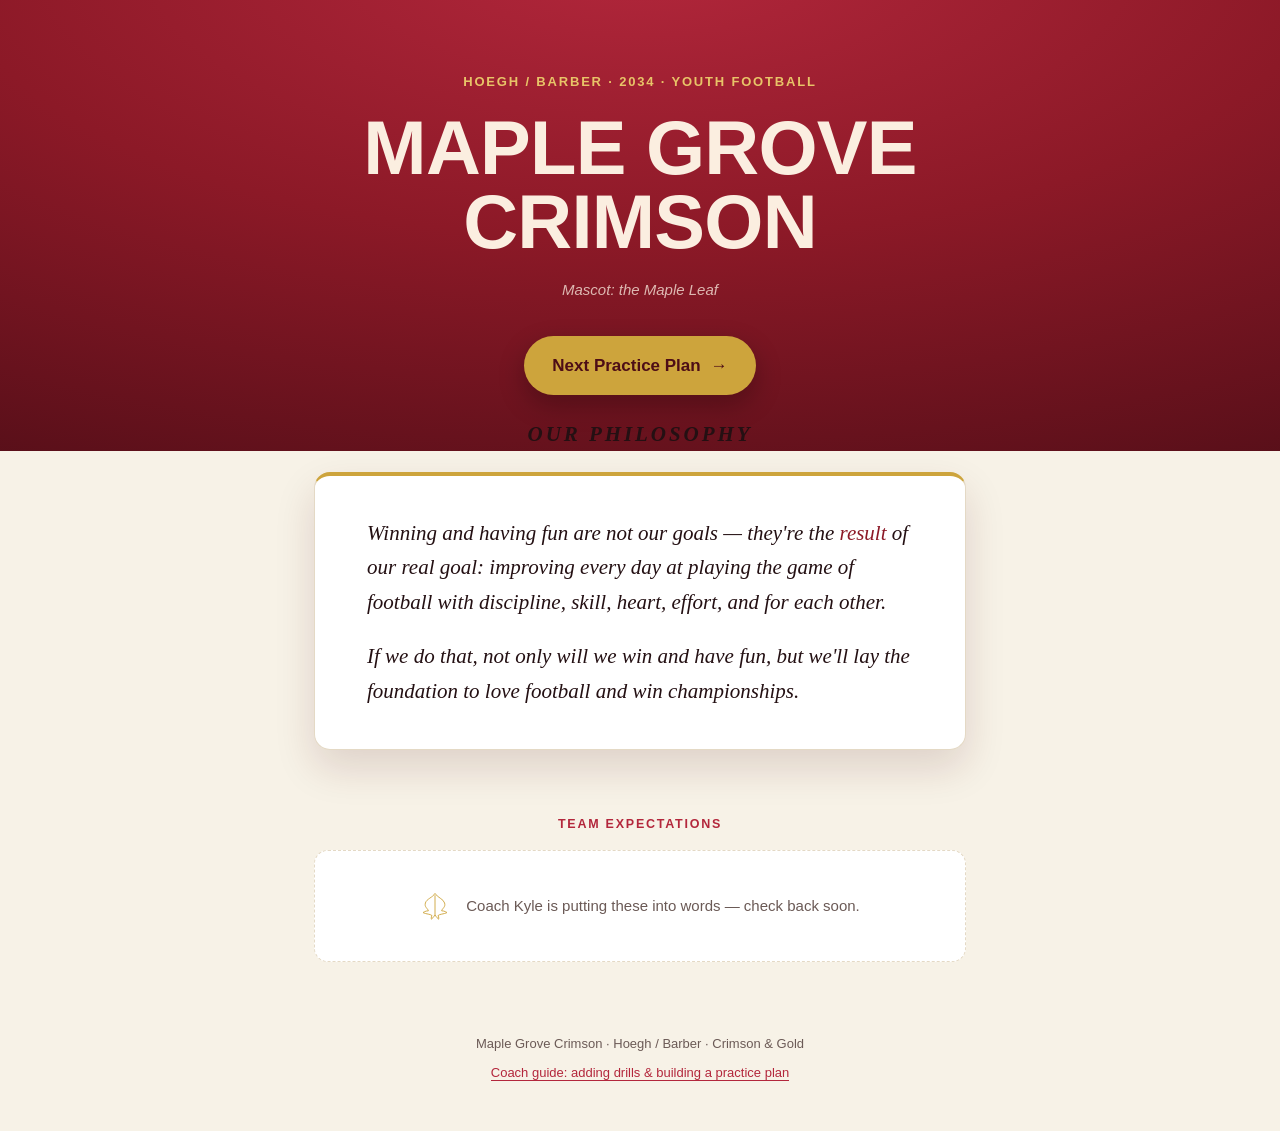
==== index.html @ bdef2f04 "Add coach guide link to footer" ====
<!doctype html>
<html lang="en">
<head>
<meta charset="utf-8" />
<meta name="viewport" content="width=device-width, initial-scale=1" />
<title>Maple Grove Crimson</title>
<link rel="manifest" href="manifest.json" />
<meta name="apple-mobile-web-app-capable" content="yes" />
<meta name="apple-mobile-web-app-title" content="MG Crimson" />
<meta name="theme-color" content="#8c1927" />
<link rel="stylesheet" href="styles.css" />
</head>
<body>

<header class="hero">
  <div class="leaf-field" aria-hidden="true">
    <svg class="drift drift-1" viewBox="0 0 100 100"><use href="#leaf" /></svg>
    <svg class="drift drift-2" viewBox="0 0 100 100"><use href="#leaf" /></svg>
    <svg class="drift drift-3" viewBox="0 0 100 100"><use href="#leaf" /></svg>
  </div>

  <svg width="0" height="0" style="position:absolute">
    <symbol id="leaf" viewBox="0 0 100 100">
      <path d="M50 8 C58 22 78 26 82 40 C86 54 74 58 72 66 C82 66 90 72 90 72 C78 78 66 76 60 82 C64 88 62 94 62 94 C54 88 52 80 50 80 C48 80 46 88 38 94 C38 94 36 88 40 82 C34 76 22 78 10 72 C10 72 18 66 28 66 C26 58 14 54 18 40 C22 26 42 22 50 8 Z" />
      <line x1="50" y1="14" x2="50" y2="84" />
    </symbol>
  </svg>

  <p class="eyebrow">Hoegh / Barber &middot; 2034 &middot; Youth Football</p>
  <h1>Maple Grove<br />Crimson</h1>
  <p class="mascot">Mascot: the Maple Leaf</p>

  <a class="cta" href="https://kyleedwardhoegh-sys.github.io/football-practice-planner/">
    <span class="cta-label">Next Practice Plan</span>
    <span class="cta-arrow">&rarr;</span>
  </a>
</header>

<main>
  <section class="philosophy">
    <p class="section-eyebrow">Our Philosophy</p>
    <blockquote>
      <p>Winning and having fun are not our goals — they're the <em>result</em> of our real goal: improving every day at playing the game of football with discipline, skill, heart, effort, and for each other.</p>
      <p>If we do that, not only will we win and have fun, but we'll lay the foundation to love football and win championships.</p>
    </blockquote>
  </section>

  <section class="expectations">
    <p class="section-eyebrow">Team Expectations</p>
    <div class="coming-soon">
      <span class="leaf-mark" aria-hidden="true">
        <svg viewBox="0 0 100 100"><use href="#leaf" /></svg>
      </span>
      <p>Coach Kyle is putting these into words — check back soon.</p>
    </div>
  </section>
</main>

<footer>
  <p>Maple Grove Crimson &middot; Hoegh / Barber &middot; Crimson &amp; Gold</p>
  <p><a href="https://claude.ai/code/artifact/80c0ff4e-6914-4463-a64b-84e53303948e">Coach guide: adding drills &amp; building a practice plan</a></p>
</footer>

</body>
</html>
---- styles.css ----
:root {
  --crimson: #8c1927;
  --crimson-deep: #4d0d16;
  --crimson-bright: #b3273c;
  --gold: #cda43c;
  --gold-bright: #e8c468;
  --paper: #f7f2e7;
  --surface: #ffffff;
  --ink: #241013;
  --ink-muted: #6b5a56;
  --border: #e4d9c5;
}

@media (prefers-color-scheme: dark) {
  :root {
    --paper: #170c0f;
    --surface: #221216;
    --ink: #f3e9d8;
    --ink-muted: #b8a89f;
    --border: #3a2027;
    --crimson-bright: #c9435a;
  }
}

* { box-sizing: border-box; }

html, body {
  margin: 0;
  background: var(--paper);
  color: var(--ink);
}

body {
  font-family: -apple-system, "Segoe UI", "Helvetica Neue", Arial, sans-serif;
  line-height: 1.6;
}

/* ---------- Hero ---------- */

.hero {
  position: relative;
  overflow: hidden;
  background: radial-gradient(120% 140% at 50% -10%, var(--crimson-bright), var(--crimson) 45%, var(--crimson-deep) 100%);
  color: #fbeee0;
  text-align: center;
  padding: 72px 24px 56px;
}

.leaf-field { position: absolute; inset: 0; pointer-events: none; }
.drift {
  position: absolute;
  width: 46px; height: 46px;
  fill: none;
  stroke: rgba(232, 196, 104, 0.4);
  stroke-width: 2.2;
  animation: driftfall 16s linear infinite;
}
.drift-1 { left: 12%; top: -10%; animation-delay: 0s; }
.drift-2 { left: 55%; top: -10%; width: 34px; height: 34px; animation-delay: 5s; animation-duration: 20s; }
.drift-3 { left: 82%; top: -10%; width: 30px; height: 30px; animation-delay: 10s; animation-duration: 13s; }

@keyframes driftfall {
  0% { transform: translateY(-10vh) rotate(0deg); opacity: 0; }
  10% { opacity: 1; }
  90% { opacity: 1; }
  100% { transform: translateY(115vh) rotate(200deg); opacity: 0; }
}

@media (prefers-reduced-motion: reduce) {
  .drift { animation: none; opacity: 0; }
}

.eyebrow {
  font-size: 13px;
  font-weight: 700;
  letter-spacing: 0.14em;
  text-transform: uppercase;
  color: var(--gold-bright);
  margin: 0 0 18px;
}

h1 {
  font-size: clamp(42px, 9vw, 76px);
  font-weight: 900;
  letter-spacing: -0.01em;
  line-height: 0.98;
  text-transform: uppercase;
  margin: 0;
  text-wrap: balance;
}

.mascot {
  margin: 18px 0 34px;
  font-size: 15px;
  color: rgba(251, 238, 224, 0.75);
  font-style: italic;
}

.cta {
  position: relative;
  z-index: 1;
  display: inline-flex;
  align-items: center;
  gap: 10px;
  background: var(--gold);
  color: var(--crimson-deep);
  font-weight: 800;
  font-size: 17px;
  text-decoration: none;
  padding: 16px 28px;
  border-radius: 999px;
  box-shadow: 0 10px 26px rgba(0,0,0,0.25);
  transition: transform .15s ease, background .15s ease;
}
.cta:hover, .cta:focus-visible { background: var(--gold-bright); transform: translateY(-2px); }
.cta:active { transform: translateY(0); }
.cta-arrow { transition: transform .15s ease; }
.cta:hover .cta-arrow { transform: translateX(3px); }

/* ---------- Main content ---------- */

main {
  max-width: 700px;
  margin: 0 auto;
  padding: 0 24px;
}

.section-eyebrow {
  font-size: 12.5px;
  font-weight: 800;
  letter-spacing: 0.14em;
  text-transform: uppercase;
  color: var(--crimson-bright);
  margin: 0 0 16px;
  text-align: center;
}

.philosophy {
  margin-top: -34px;
  position: relative;
  z-index: 2;
}

.philosophy blockquote {
  margin: 0;
  background: var(--surface);
  border: 1px solid var(--border);
  border-top: 4px solid var(--gold);
  border-radius: 16px;
  padding: 40px clamp(24px, 5vw, 52px);
  box-shadow: 0 18px 40px rgba(76, 13, 22, 0.14);
}

.philosophy p {
  font-family: Georgia, "Iowan Old Style", "Charter", serif;
  font-style: italic;
  font-size: clamp(18px, 3vw, 21px);
  line-height: 1.65;
  color: var(--ink);
  margin: 0 0 20px;
  text-wrap: pretty;
}
.philosophy p:last-child { margin-bottom: 0; }
.philosophy em { color: var(--crimson); font-style: italic; }

.expectations { margin: 64px 0 40px; }

.coming-soon {
  display: flex;
  align-items: center;
  gap: 16px;
  justify-content: center;
  background: var(--surface);
  border: 1px dashed var(--border);
  border-radius: 14px;
  padding: 28px 24px;
  color: var(--ink-muted);
  font-size: 15px;
}
.leaf-mark { width: 30px; height: 30px; flex: none; }
.leaf-mark svg { width: 100%; height: 100%; fill: none; stroke: var(--gold); stroke-width: 3; }

footer {
  text-align: center;
  padding: 32px 24px 48px;
  font-size: 13px;
  color: var(--ink-muted);
}
footer p { margin: 0 0 8px; }
footer p:last-child { margin-bottom: 0; }
footer a {
  color: var(--crimson-bright);
  text-decoration: none;
  border-bottom: 1px solid currentColor;
}
footer a:hover, footer a:focus-visible { color: var(--gold); }
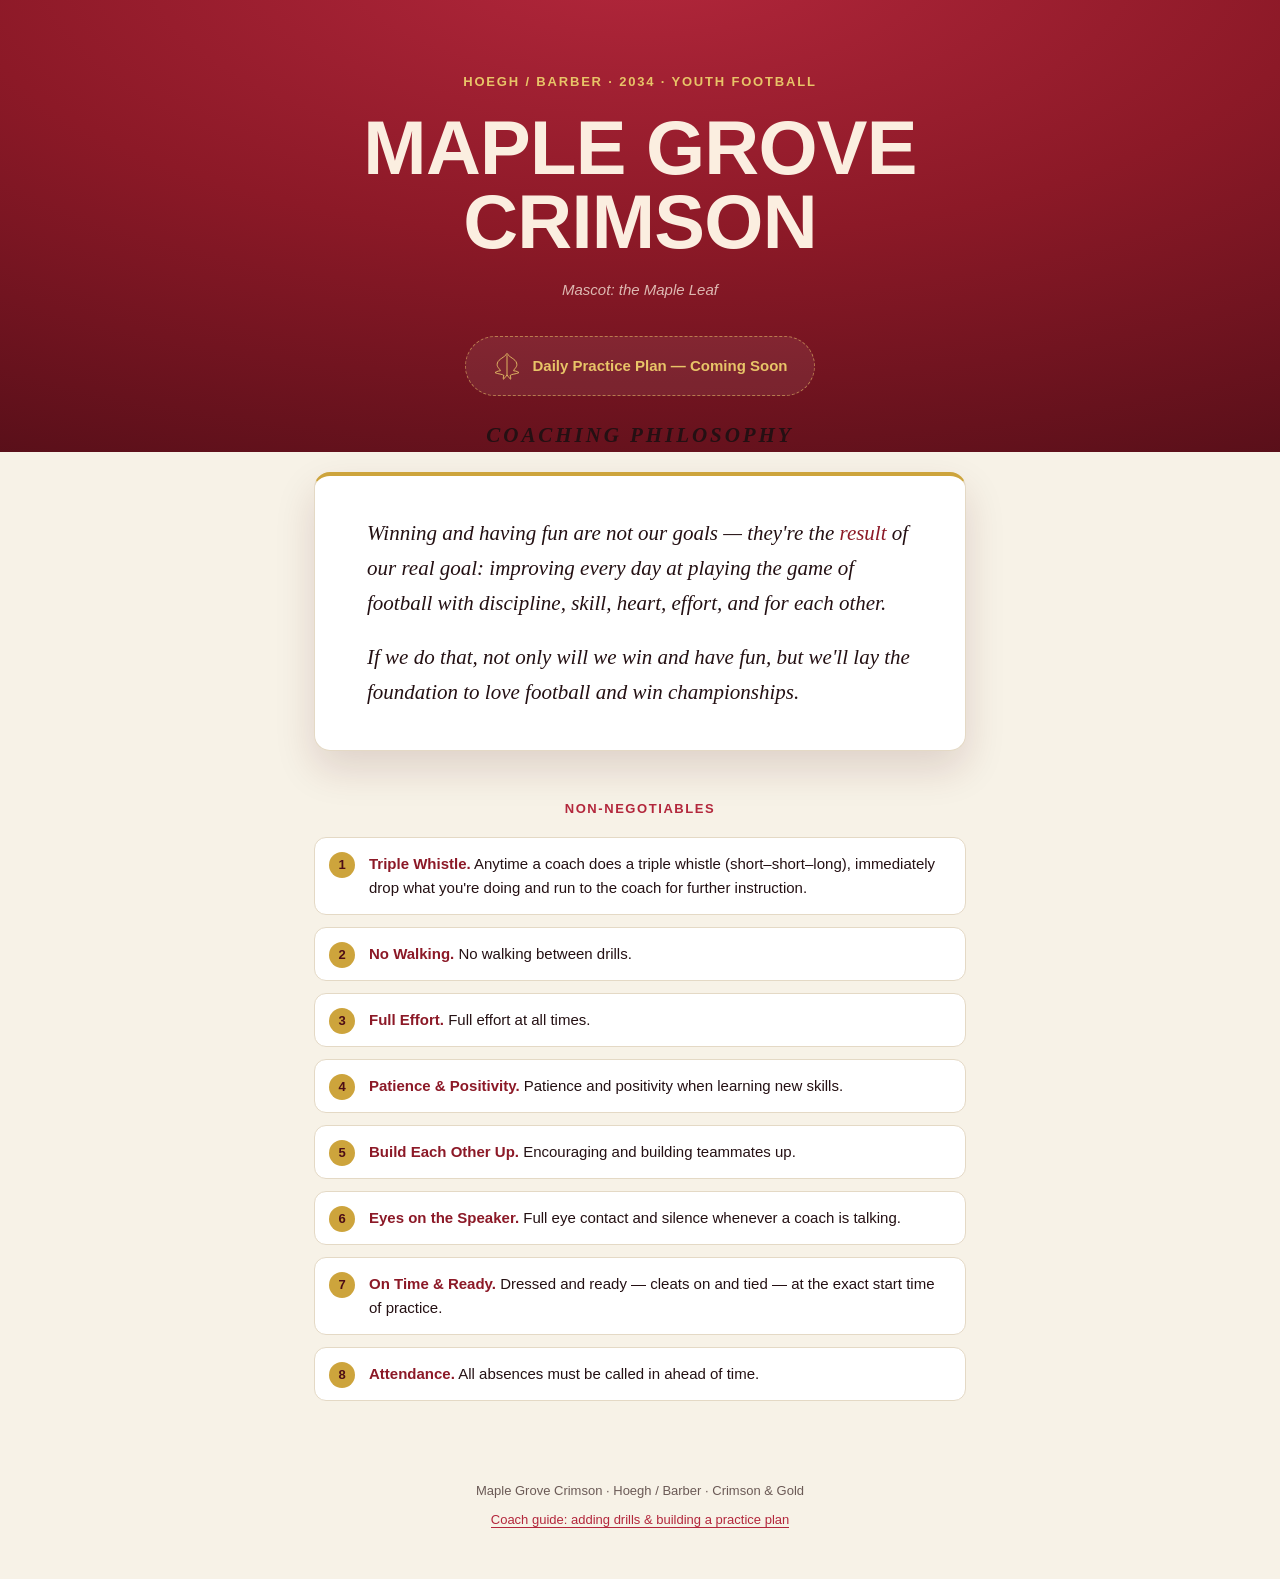
==== commit 7c6a89b7: "Swap practice-plan link for a coming-soon badge; merge philosophy and non-negotiables into one secti" ====
--- a/index.html
+++ b/index.html
@@ -30,35 +30,39 @@
   <h1>Maple Grove<br />Crimson</h1>
   <p class="mascot">Mascot: the Maple Leaf</p>
 
-  <a class="cta" href="https://kyleedwardhoegh-sys.github.io/football-practice-planner/">
-    <span class="cta-label">Next Practice Plan</span>
-    <span class="cta-arrow">&rarr;</span>
-  </a>
+  <div class="cta-badge">
+    <span class="leaf-mark" aria-hidden="true">
+      <svg viewBox="0 0 100 100"><use href="#leaf" /></svg>
+    </span>
+    <span>Daily Practice Plan — Coming Soon</span>
+  </div>
 </header>
 
 <main>
   <section class="philosophy">
-    <p class="section-eyebrow">Our Philosophy</p>
+    <p class="section-eyebrow">Coaching Philosophy</p>
     <blockquote>
       <p>Winning and having fun are not our goals — they're the <em>result</em> of our real goal: improving every day at playing the game of football with discipline, skill, heart, effort, and for each other.</p>
       <p>If we do that, not only will we win and have fun, but we'll lay the foundation to love football and win championships.</p>
     </blockquote>
-  </section>
 
-  <section class="expectations">
-    <p class="section-eyebrow">Team Expectations</p>
-    <div class="coming-soon">
-      <span class="leaf-mark" aria-hidden="true">
-        <svg viewBox="0 0 100 100"><use href="#leaf" /></svg>
-      </span>
-      <p>Coach Kyle is putting these into words — check back soon.</p>
-    </div>
+    <h2 class="non-neg-heading">Non-Negotiables</h2>
+    <ol class="non-neg-list">
+      <li><strong>Triple Whistle.</strong> Anytime a coach does a triple whistle (short&ndash;short&ndash;long), immediately drop what you're doing and run to the coach for further instruction.</li>
+      <li><strong>No Walking.</strong> No walking between drills.</li>
+      <li><strong>Full Effort.</strong> Full effort at all times.</li>
+      <li><strong>Patience &amp; Positivity.</strong> Patience and positivity when learning new skills.</li>
+      <li><strong>Build Each Other Up.</strong> Encouraging and building teammates up.</li>
+      <li><strong>Eyes on the Speaker.</strong> Full eye contact and silence whenever a coach is talking.</li>
+      <li><strong>On Time &amp; Ready.</strong> Dressed and ready &mdash; cleats on and tied &mdash; at the exact start time of practice.</li>
+      <li><strong>Attendance.</strong> All absences must be called in ahead of time.</li>
+    </ol>
   </section>
 </main>
 
 <footer>
   <p>Maple Grove Crimson &middot; Hoegh / Barber &middot; Crimson &amp; Gold</p>
-  <p><a href="https://claude.ai/code/artifact/80c0ff4e-6914-4463-a64b-84e53303948e">Coach guide: adding drills &amp; building a practice plan</a></p>
+  <p><a href="https://kyleedwardhoegh-sys.github.io/football-practice-planner/guide.html">Coach guide: adding drills &amp; building a practice plan</a></p>
 </footer>
 
 </body>
--- a/styles.css
+++ b/styles.css
@@ -96,26 +96,21 @@
   font-style: italic;
 }
 
-.cta {
+.cta-badge {
   position: relative;
   z-index: 1;
   display: inline-flex;
   align-items: center;
   gap: 10px;
-  background: var(--gold);
-  color: var(--crimson-deep);
-  font-weight: 800;
-  font-size: 17px;
-  text-decoration: none;
-  padding: 16px 28px;
+  background: rgba(255, 255, 255, 0.07);
+  border: 1.5px dashed rgba(232, 196, 104, 0.55);
+  color: var(--gold-bright);
+  font-weight: 700;
+  font-size: 15px;
+  padding: 14px 26px;
   border-radius: 999px;
-  box-shadow: 0 10px 26px rgba(0,0,0,0.25);
-  transition: transform .15s ease, background .15s ease;
-}
-.cta:hover, .cta:focus-visible { background: var(--gold-bright); transform: translateY(-2px); }
-.cta:active { transform: translateY(0); }
-.cta-arrow { transition: transform .15s ease; }
-.cta:hover .cta-arrow { transform: translateX(3px); }
+}
+.cta-badge .leaf-mark svg { stroke: var(--gold-bright); }
 
 /* ---------- Main content ---------- */
 
@@ -163,22 +158,55 @@
 .philosophy p:last-child { margin-bottom: 0; }
 .philosophy em { color: var(--crimson); font-style: italic; }
 
-.expectations { margin: 64px 0 40px; }
-
-.coming-soon {
+.leaf-mark { width: 30px; height: 30px; flex: none; }
+.leaf-mark svg { width: 100%; height: 100%; fill: none; stroke: var(--gold); stroke-width: 3; }
+
+.non-neg-heading {
+  margin: 48px 0 18px;
+  text-align: center;
+  font-size: 13px;
+  font-weight: 800;
+  letter-spacing: 0.12em;
+  text-transform: uppercase;
+  color: var(--crimson-bright);
+}
+
+.non-neg-list {
+  list-style: none;
+  counter-reset: nn;
+  margin: 0 0 48px;
+  padding: 0;
+  display: flex;
+  flex-direction: column;
+  gap: 12px;
+}
+.non-neg-list li {
+  counter-increment: nn;
+  position: relative;
+  background: var(--surface);
+  border: 1px solid var(--border);
+  border-radius: 12px;
+  padding: 14px 18px 14px 54px;
+  font-size: 15px;
+  color: var(--ink);
+}
+.non-neg-list li::before {
+  content: counter(nn);
+  position: absolute;
+  left: 14px;
+  top: 14px;
+  width: 26px; height: 26px;
+  border-radius: 50%;
+  background: var(--gold);
+  color: var(--crimson-deep);
+  font-weight: 800;
+  font-size: 13px;
   display: flex;
   align-items: center;
-  gap: 16px;
   justify-content: center;
-  background: var(--surface);
-  border: 1px dashed var(--border);
-  border-radius: 14px;
-  padding: 28px 24px;
-  color: var(--ink-muted);
-  font-size: 15px;
-}
-.leaf-mark { width: 30px; height: 30px; flex: none; }
-.leaf-mark svg { width: 100%; height: 100%; fill: none; stroke: var(--gold); stroke-width: 3; }
+  font-variant-numeric: tabular-nums;
+}
+.non-neg-list strong { color: var(--crimson); }
 
 footer {
   text-align: center;
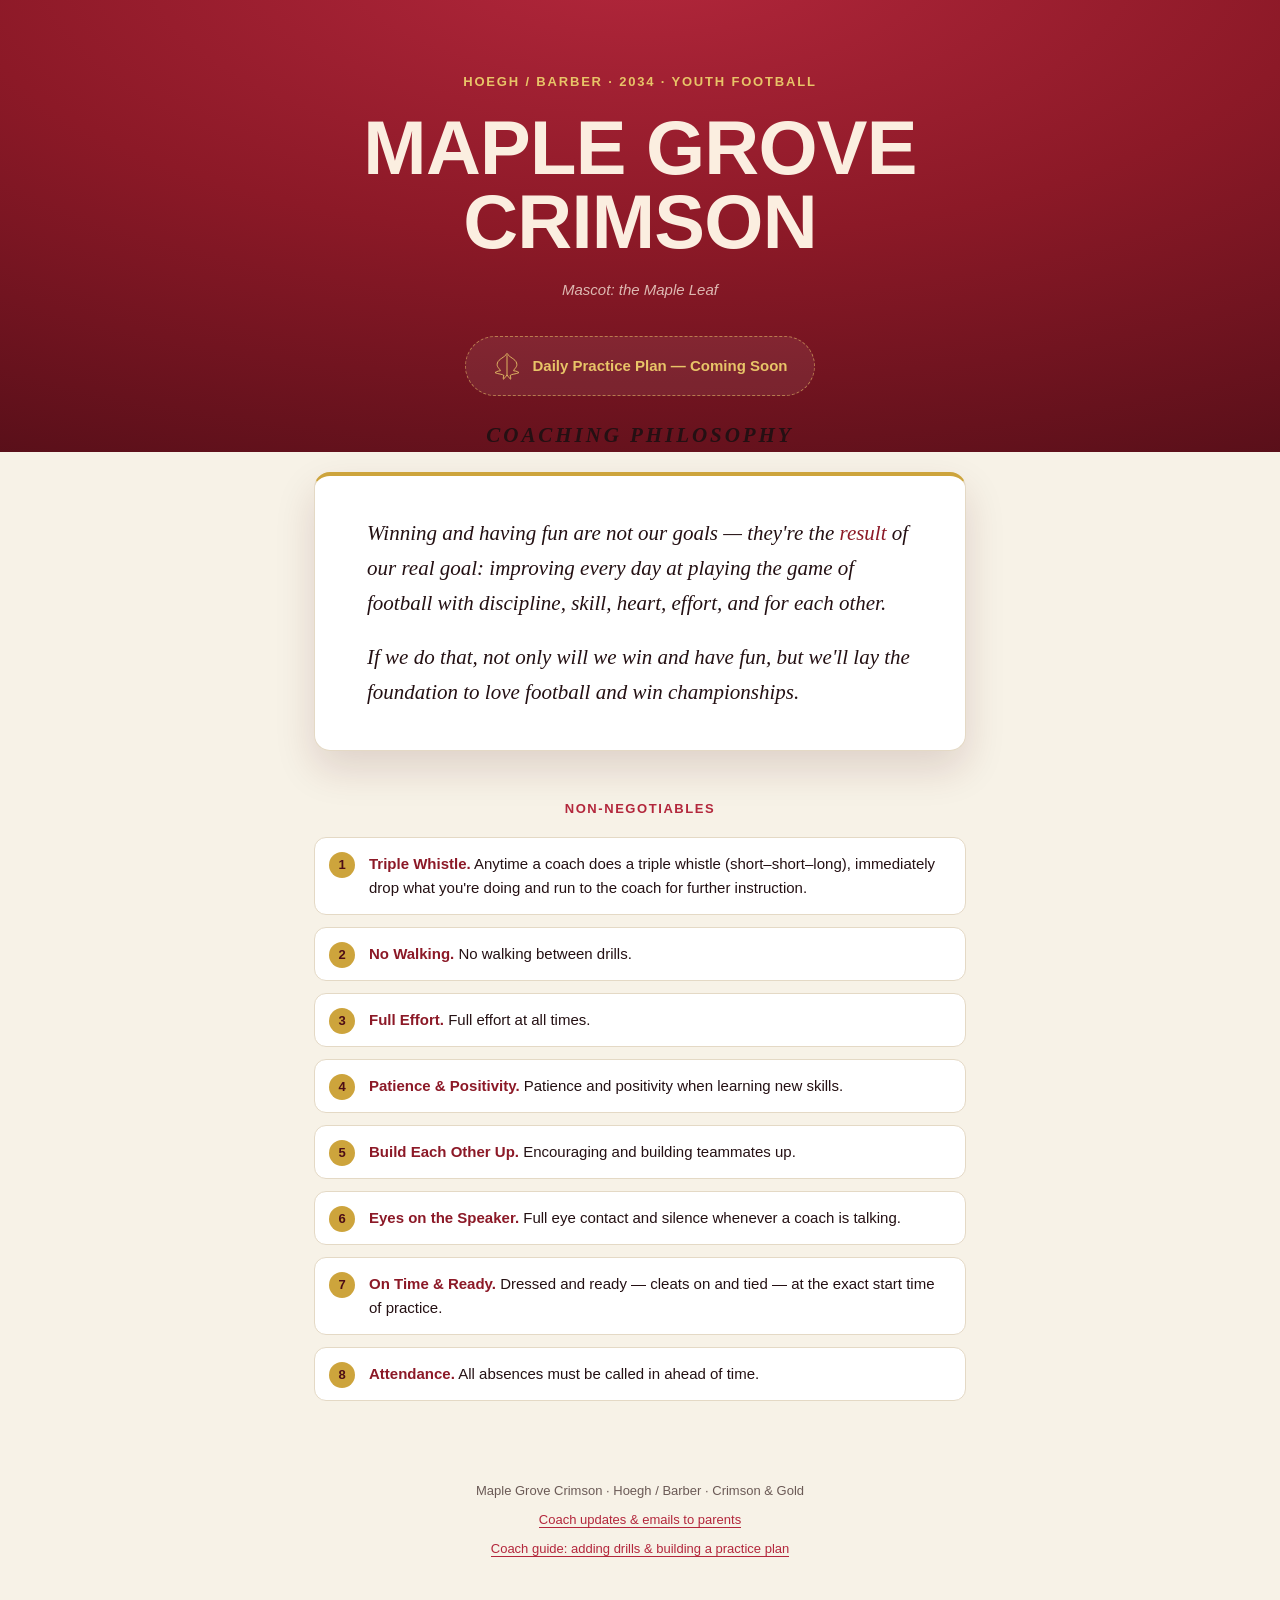
==== commit ce1e084a: "Add Coach Updates archive page for past parent emails" ====
--- a/index.html
+++ b/index.html
@@ -62,6 +62,7 @@
 
 <footer>
   <p>Maple Grove Crimson &middot; Hoegh / Barber &middot; Crimson &amp; Gold</p>
+  <p><a href="./updates.html">Coach updates &amp; emails to parents</a></p>
   <p><a href="https://kyleedwardhoegh-sys.github.io/football-practice-planner/guide.html">Coach guide: adding drills &amp; building a practice plan</a></p>
 </footer>
 
--- a/styles.css
+++ b/styles.css
@@ -208,6 +208,79 @@
 }
 .non-neg-list strong { color: var(--crimson); }
 
+/* ---------- Sub-pages (Updates, etc.) ---------- */
+
+.subhero {
+  background: linear-gradient(160deg, var(--crimson-bright), var(--crimson) 60%, var(--crimson-deep));
+  color: #fbeee0;
+  text-align: center;
+  padding: 48px 24px 40px;
+}
+.subhero-title {
+  font-size: clamp(28px, 6vw, 40px);
+  font-weight: 900;
+  text-transform: uppercase;
+  letter-spacing: -0.01em;
+  margin: 0 0 8px;
+}
+.subhero-sub { margin: 0 0 20px; color: rgba(251, 238, 224, 0.8); font-size: 15px; }
+.back-link {
+  color: var(--gold-bright);
+  font-weight: 700;
+  font-size: 14px;
+  text-decoration: none;
+  border-bottom: 1px solid transparent;
+}
+.back-link:hover, .back-link:focus-visible { border-bottom-color: currentColor; }
+
+.updates-list {
+  max-width: 700px;
+  margin: 0 auto;
+  padding: 40px 24px 60px;
+  display: flex;
+  flex-direction: column;
+  gap: 20px;
+}
+
+.update-card {
+  background: var(--surface);
+  border: 1px solid var(--border);
+  border-top: 4px solid var(--gold);
+  border-radius: 16px;
+  padding: 28px clamp(20px, 5vw, 36px);
+  box-shadow: 0 10px 24px rgba(76, 13, 22, 0.08);
+}
+.update-date {
+  margin: 0 0 6px;
+  font-size: 12.5px;
+  font-weight: 800;
+  letter-spacing: 0.08em;
+  text-transform: uppercase;
+  color: var(--crimson-bright);
+}
+.update-subject {
+  margin: 0 0 14px;
+  font-size: 21px;
+  color: var(--ink);
+  text-wrap: balance;
+}
+.update-body { font-size: 15.5px; color: var(--ink); }
+.update-body p { margin: 0 0 14px; }
+.update-body p:last-child { margin-bottom: 0; }
+
+.empty-state {
+  display: flex;
+  align-items: center;
+  gap: 16px;
+  justify-content: center;
+  background: var(--surface);
+  border: 1px dashed var(--border);
+  border-radius: 14px;
+  padding: 28px 24px;
+  color: var(--ink-muted);
+  font-size: 15px;
+}
+
 footer {
   text-align: center;
   padding: 32px 24px 48px;
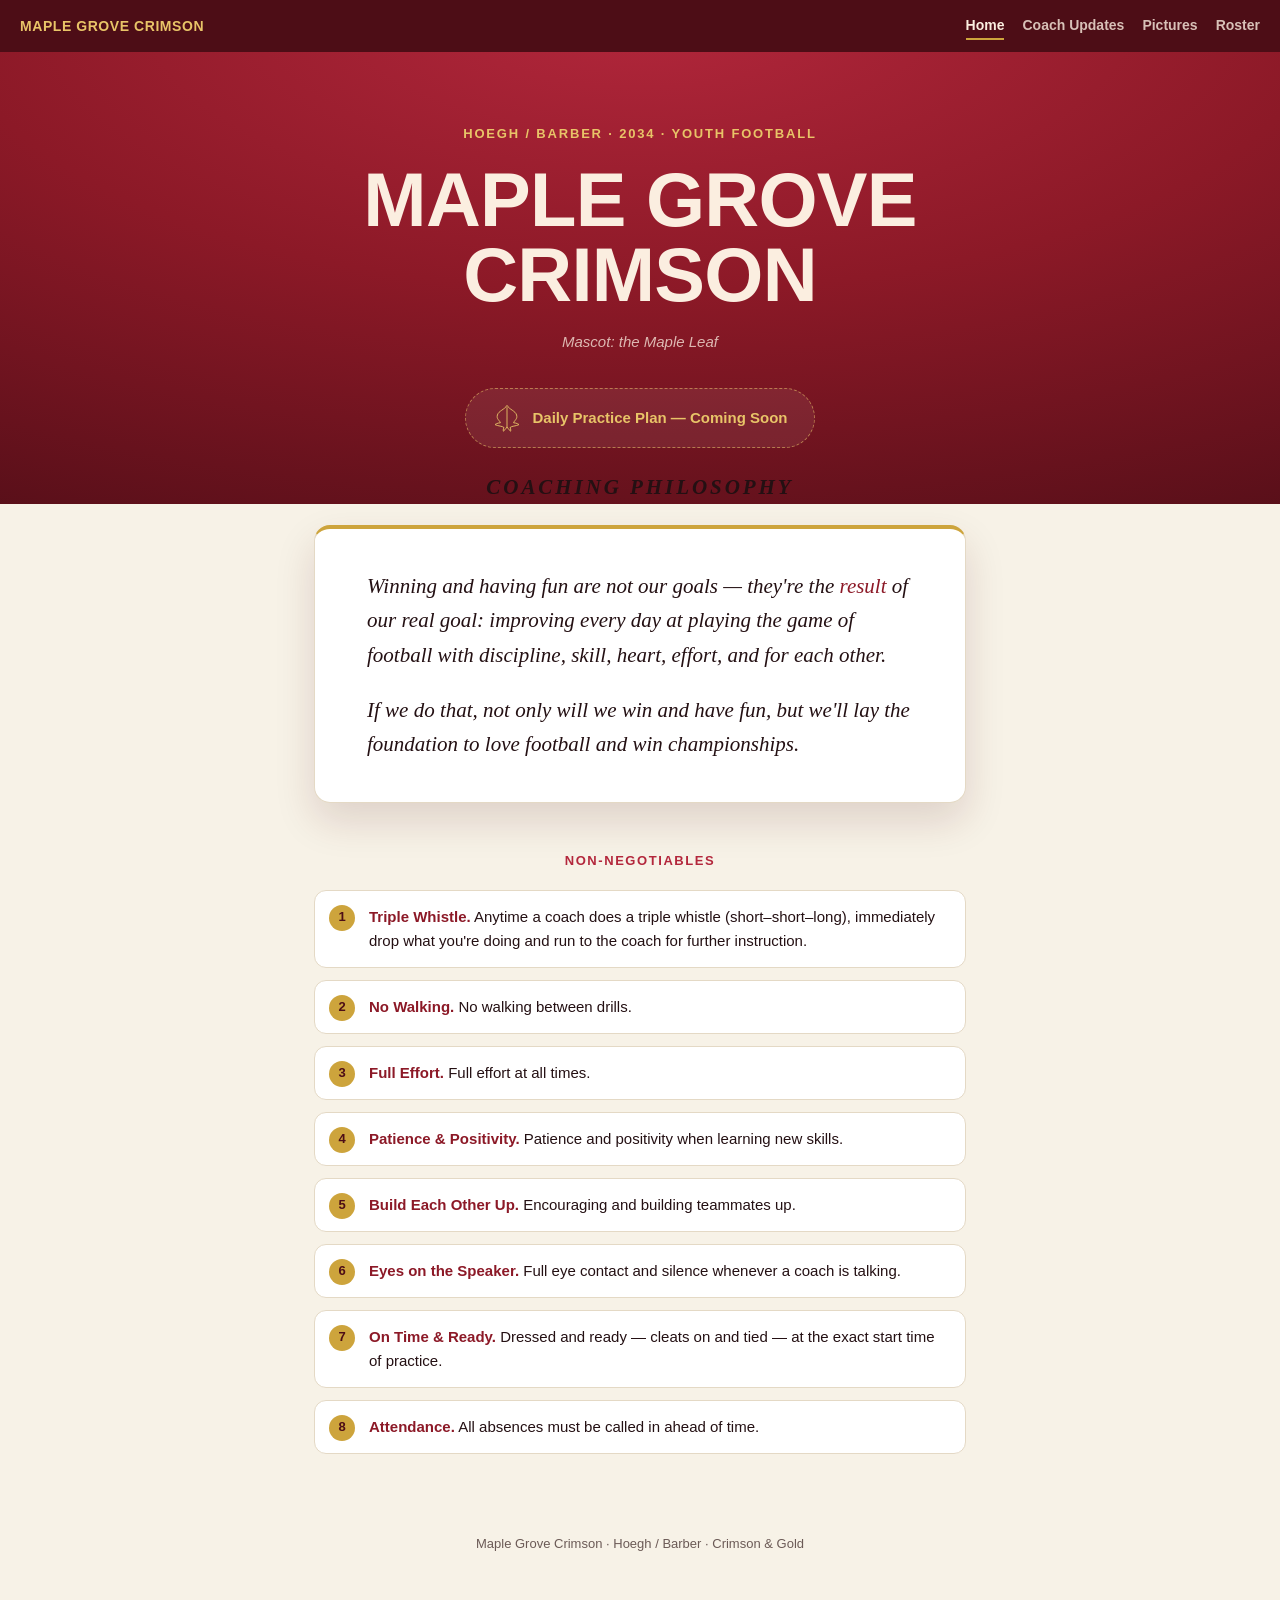
==== commit 6fd64a89: "Add site nav, Pictures (coming soon) and Roster pages; remove coach-guide link" ====
--- a/index.html
+++ b/index.html
@@ -11,6 +11,16 @@
 <link rel="stylesheet" href="styles.css" />
 </head>
 <body>
+
+<nav class="site-nav">
+  <a class="site-nav-brand" href="./index.html">Maple Grove Crimson</a>
+  <div class="site-nav-links">
+    <a href="./index.html" aria-current="page">Home</a>
+    <a href="./updates.html">Coach Updates</a>
+    <a href="./pictures.html">Pictures</a>
+    <a href="./roster.html">Roster</a>
+  </div>
+</nav>
 
 <header class="hero">
   <div class="leaf-field" aria-hidden="true">
@@ -62,8 +72,6 @@
 
 <footer>
   <p>Maple Grove Crimson &middot; Hoegh / Barber &middot; Crimson &amp; Gold</p>
-  <p><a href="./updates.html">Coach updates &amp; emails to parents</a></p>
-  <p><a href="https://kyleedwardhoegh-sys.github.io/football-practice-planner/guide.html">Coach guide: adding drills &amp; building a practice plan</a></p>
 </footer>
 
 </body>
--- a/styles.css
+++ b/styles.css
@@ -35,6 +35,40 @@
   line-height: 1.6;
 }
 
+/* ---------- Site nav ---------- */
+
+.site-nav {
+  display: flex;
+  align-items: center;
+  justify-content: space-between;
+  gap: 16px;
+  flex-wrap: wrap;
+  background: var(--crimson-deep);
+  padding: 12px 20px;
+}
+.site-nav-brand {
+  color: var(--gold-bright);
+  font-weight: 800;
+  font-size: 14px;
+  letter-spacing: 0.04em;
+  text-decoration: none;
+  text-transform: uppercase;
+}
+.site-nav-links { display: flex; gap: 18px; flex-wrap: wrap; }
+.site-nav-links a {
+  color: rgba(251, 238, 224, 0.8);
+  font-weight: 600;
+  font-size: 14px;
+  text-decoration: none;
+  padding: 2px 0;
+  border-bottom: 2px solid transparent;
+}
+.site-nav-links a:hover, .site-nav-links a:focus-visible { color: #fbeee0; }
+.site-nav-links a[aria-current="page"] {
+  color: #fbeee0;
+  border-bottom-color: var(--gold);
+}
+
 /* ---------- Hero ---------- */
 
 .hero {
@@ -281,6 +315,46 @@
   font-size: 15px;
 }
 
+/* ---------- Roster ---------- */
+
+.roster-wrap {
+  max-width: 560px;
+  margin: 0 auto;
+  padding: 40px 24px 60px;
+}
+
+.roster-table {
+  width: 100%;
+  border-collapse: collapse;
+  background: var(--surface);
+  border: 1px solid var(--border);
+  border-radius: 14px;
+  overflow: hidden;
+  font-size: 15px;
+}
+.roster-table th, .roster-table td {
+  text-align: left;
+  padding: 11px 16px;
+  border-bottom: 1px solid var(--border);
+}
+.roster-table th {
+  font-size: 12px;
+  font-weight: 800;
+  letter-spacing: 0.06em;
+  text-transform: uppercase;
+  color: var(--ink-muted);
+  background: var(--paper);
+}
+.roster-table td:first-child, .roster-table th:first-child {
+  text-align: center;
+  width: 64px;
+  font-variant-numeric: tabular-nums;
+  font-weight: 800;
+  color: var(--crimson);
+}
+.roster-table tr:last-child td { border-bottom: none; }
+.roster-table tbody tr:nth-child(odd) { background: var(--paper); }
+
 footer {
   text-align: center;
   padding: 32px 24px 48px;
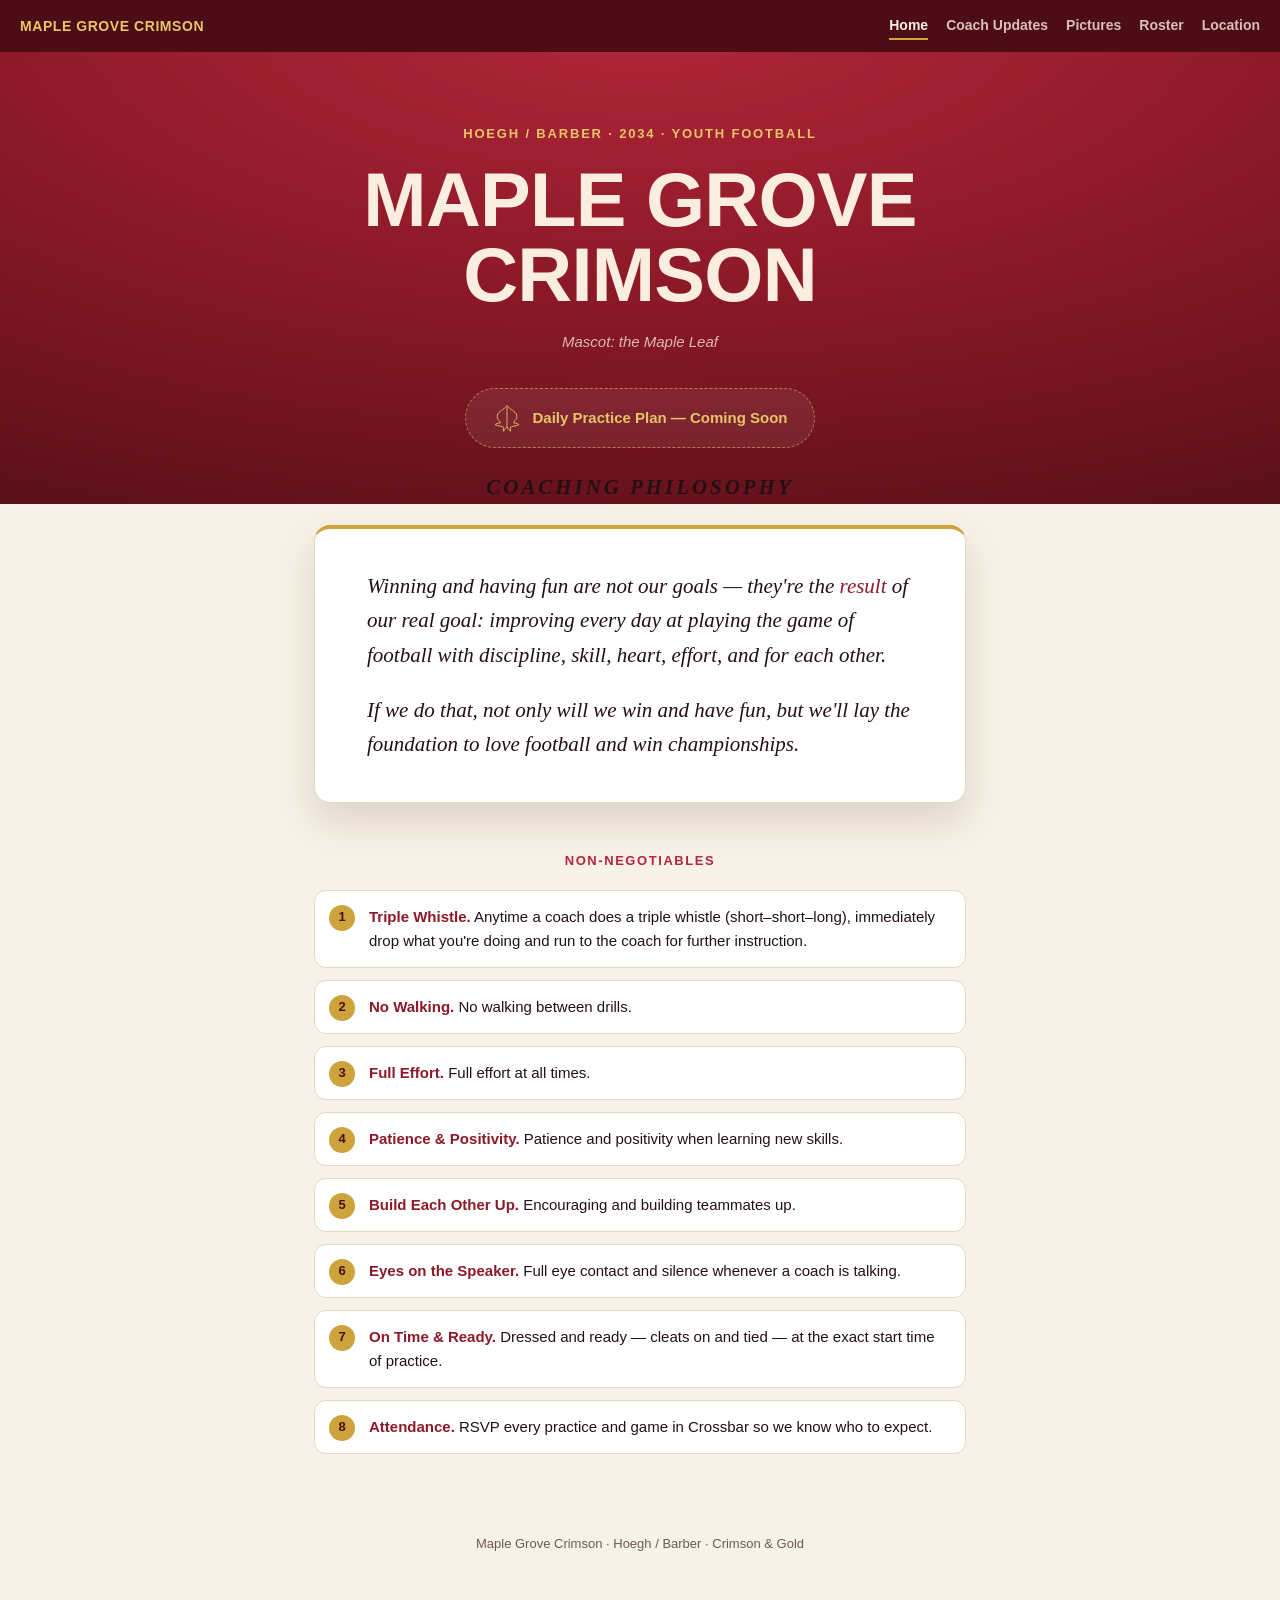
==== commit 42d09f08: "Add Location page with Field 1 diagram; post welcome email to Coach Updates; update Attendance to Cr" ====
--- a/index.html
+++ b/index.html
@@ -19,6 +19,7 @@
     <a href="./updates.html">Coach Updates</a>
     <a href="./pictures.html">Pictures</a>
     <a href="./roster.html">Roster</a>
+    <a href="./location.html">Location</a>
   </div>
 </nav>
 
@@ -65,7 +66,7 @@
       <li><strong>Build Each Other Up.</strong> Encouraging and building teammates up.</li>
       <li><strong>Eyes on the Speaker.</strong> Full eye contact and silence whenever a coach is talking.</li>
       <li><strong>On Time &amp; Ready.</strong> Dressed and ready &mdash; cleats on and tied &mdash; at the exact start time of practice.</li>
-      <li><strong>Attendance.</strong> All absences must be called in ahead of time.</li>
+      <li><strong>Attendance.</strong> RSVP every practice and game in Crossbar so we know who to expect.</li>
     </ol>
   </section>
 </main>
--- a/styles.css
+++ b/styles.css
@@ -355,6 +355,112 @@
 .roster-table tr:last-child td { border-bottom: none; }
 .roster-table tbody tr:nth-child(odd) { background: var(--paper); }
 
+/* ---------- Location ---------- */
+
+.location-wrap {
+  max-width: 560px;
+  margin: 0 auto;
+  padding: 40px 24px 60px;
+}
+
+.address-card {
+  background: var(--surface);
+  border: 1px solid var(--border);
+  border-radius: 14px;
+  padding: 20px 24px;
+  margin: 0 0 32px;
+  text-align: center;
+}
+.address-card .venue { font-weight: 800; font-size: 18px; color: var(--crimson); margin: 0 0 4px; }
+.address-card .street { color: var(--ink-muted); font-size: 15px; margin: 0 0 14px; }
+.address-card .maps-link {
+  display: inline-block;
+  font-weight: 700;
+  font-size: 14px;
+  color: var(--gold-bright);
+  background: var(--crimson);
+  text-decoration: none;
+  padding: 10px 18px;
+  border-radius: 999px;
+}
+.address-card .maps-link:hover, .address-card .maps-link:focus-visible { background: var(--crimson-bright); }
+
+.field-caption {
+  text-align: center;
+  color: var(--ink-muted);
+  font-size: 14px;
+  margin: 0 0 20px;
+}
+
+.field-map {
+  max-width: 300px;
+  margin: 0 auto;
+}
+.field-label {
+  text-align: center;
+  font-size: 12.5px;
+  font-weight: 800;
+  letter-spacing: 0.08em;
+  text-transform: uppercase;
+  color: var(--crimson-bright);
+  margin: 0 0 8px;
+}
+.field-col {
+  display: flex;
+  flex-direction: column;
+  gap: 4px;
+  border: 3px solid var(--crimson-deep);
+  border-radius: 8px;
+  overflow: hidden;
+  background: #2e6b3e;
+}
+.field-zone {
+  padding: 16px 10px;
+  text-align: center;
+  color: #eef7ee;
+  font-weight: 700;
+  font-size: 14px;
+  background: #357a46;
+  border-top: 1px solid rgba(255,255,255,0.15);
+}
+.field-zone:first-child { border-top: none; }
+.field-zone.highlight {
+  background: var(--gold);
+  color: var(--crimson-deep);
+  position: relative;
+  font-size: 15px;
+  padding: 18px 10px;
+  display: flex;
+  flex-direction: column;
+  align-items: center;
+  gap: 2px;
+}
+.field-zone.highlight .zone-name { font-size: 17px; font-weight: 900; text-transform: uppercase; }
+.field-zone.highlight .zone-tag { font-size: 11.5px; font-weight: 700; letter-spacing: 0.04em; text-transform: uppercase; }
+.field-zone.highlight::after {
+  content: "";
+  position: absolute;
+  inset: -4px;
+  border: 3px solid var(--crimson-bright);
+  border-radius: 6px;
+  pointer-events: none;
+}
+
+.parking-row {
+  margin-top: 6px;
+  display: flex;
+  align-items: center;
+  justify-content: center;
+  gap: 8px;
+  background: #4a4a4a;
+  color: #f2f2f2;
+  font-size: 13px;
+  font-weight: 700;
+  padding: 10px;
+  border-radius: 8px;
+}
+.arrow-up { color: var(--gold); font-size: 16px; }
+
 footer {
   text-align: center;
   padding: 32px 24px 48px;
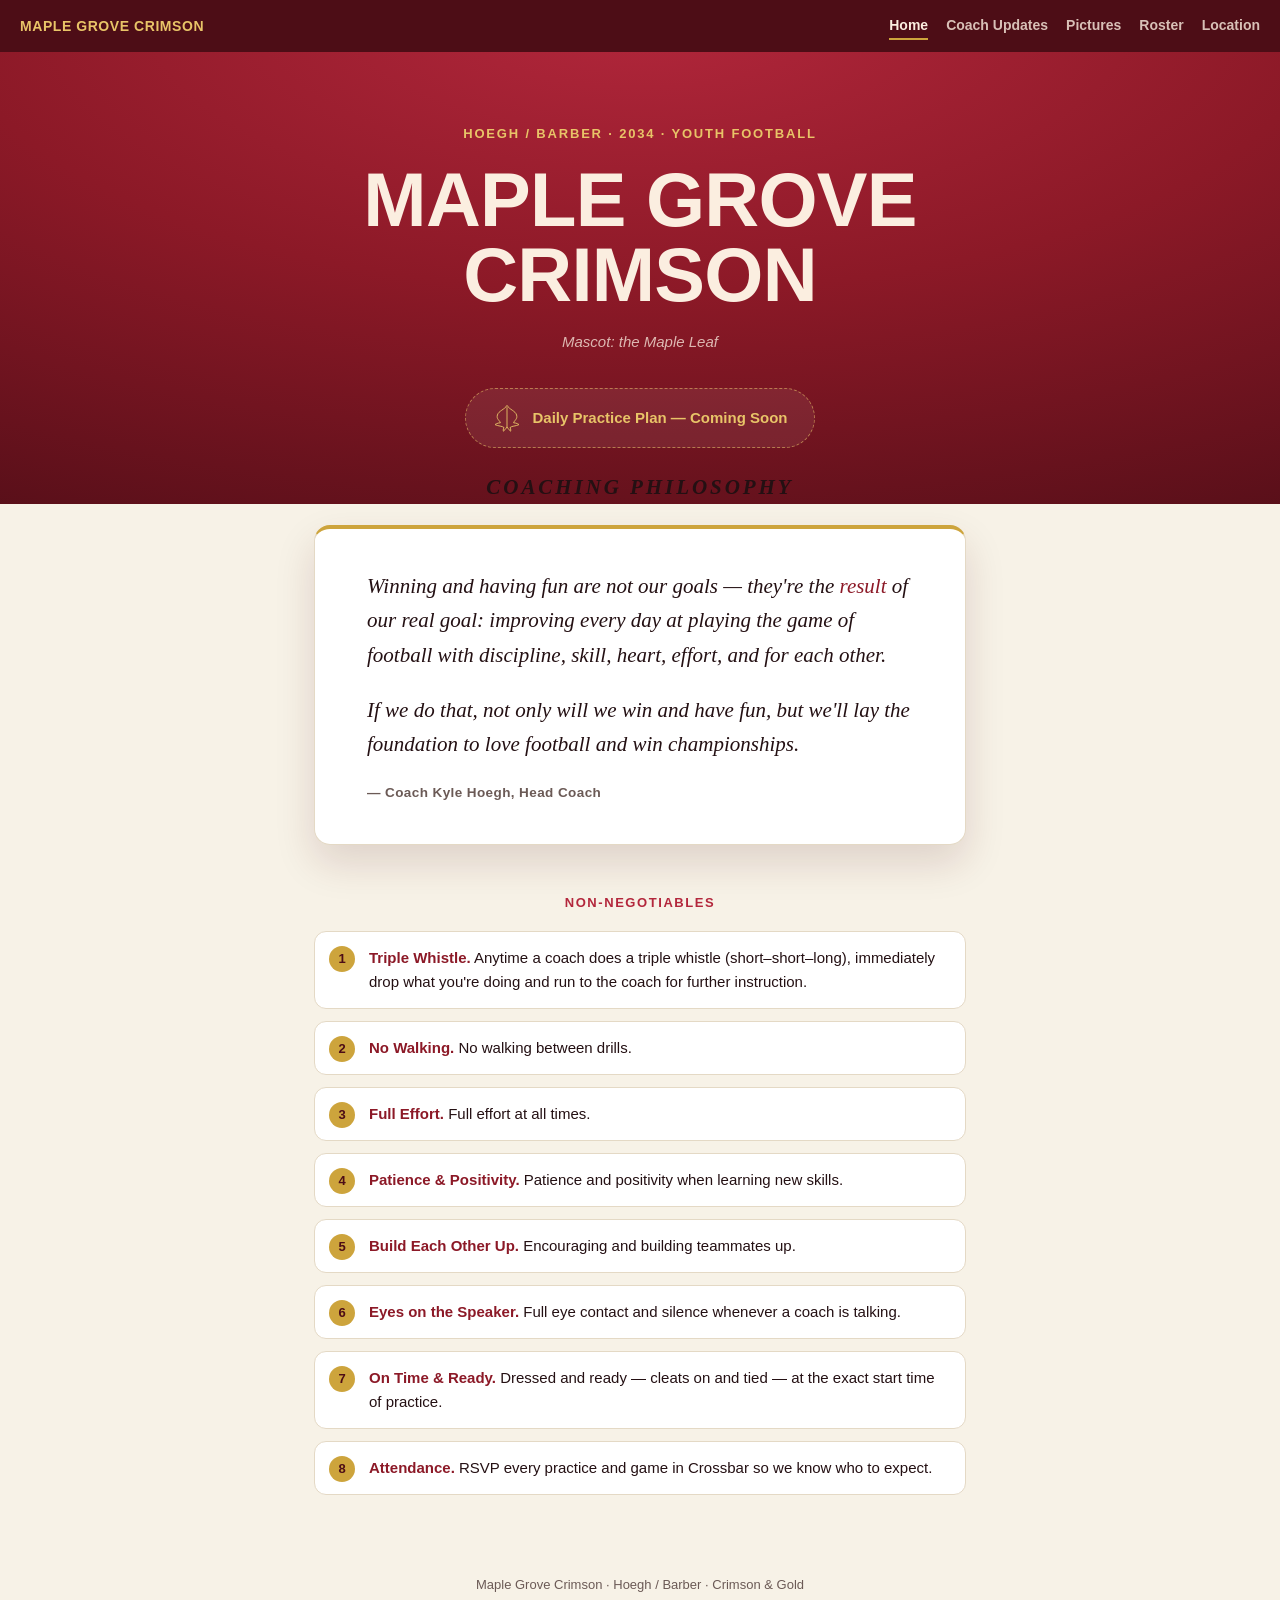
==== commit e476471b: "Attribute philosophy quote to Kyle specifically; introduce co-head and assistant coaches in welcome " ====
--- a/index.html
+++ b/index.html
@@ -55,6 +55,7 @@
     <blockquote>
       <p>Winning and having fun are not our goals — they're the <em>result</em> of our real goal: improving every day at playing the game of football with discipline, skill, heart, effort, and for each other.</p>
       <p>If we do that, not only will we win and have fun, but we'll lay the foundation to love football and win championships.</p>
+      <cite>&mdash; Coach Kyle Hoegh, Head Coach</cite>
     </blockquote>
 
     <h2 class="non-neg-heading">Non-Negotiables</h2>
--- a/styles.css
+++ b/styles.css
@@ -191,6 +191,16 @@
 }
 .philosophy p:last-child { margin-bottom: 0; }
 .philosophy em { color: var(--crimson); font-style: italic; }
+.philosophy cite {
+  display: block;
+  margin-top: 18px;
+  font-family: -apple-system, "Segoe UI", "Helvetica Neue", Arial, sans-serif;
+  font-style: normal;
+  font-weight: 700;
+  font-size: 13.5px;
+  letter-spacing: 0.03em;
+  color: var(--ink-muted);
+}
 
 .leaf-mark { width: 30px; height: 30px; flex: none; }
 .leaf-mark svg { width: 100%; height: 100%; fill: none; stroke: var(--gold); stroke-width: 3; }
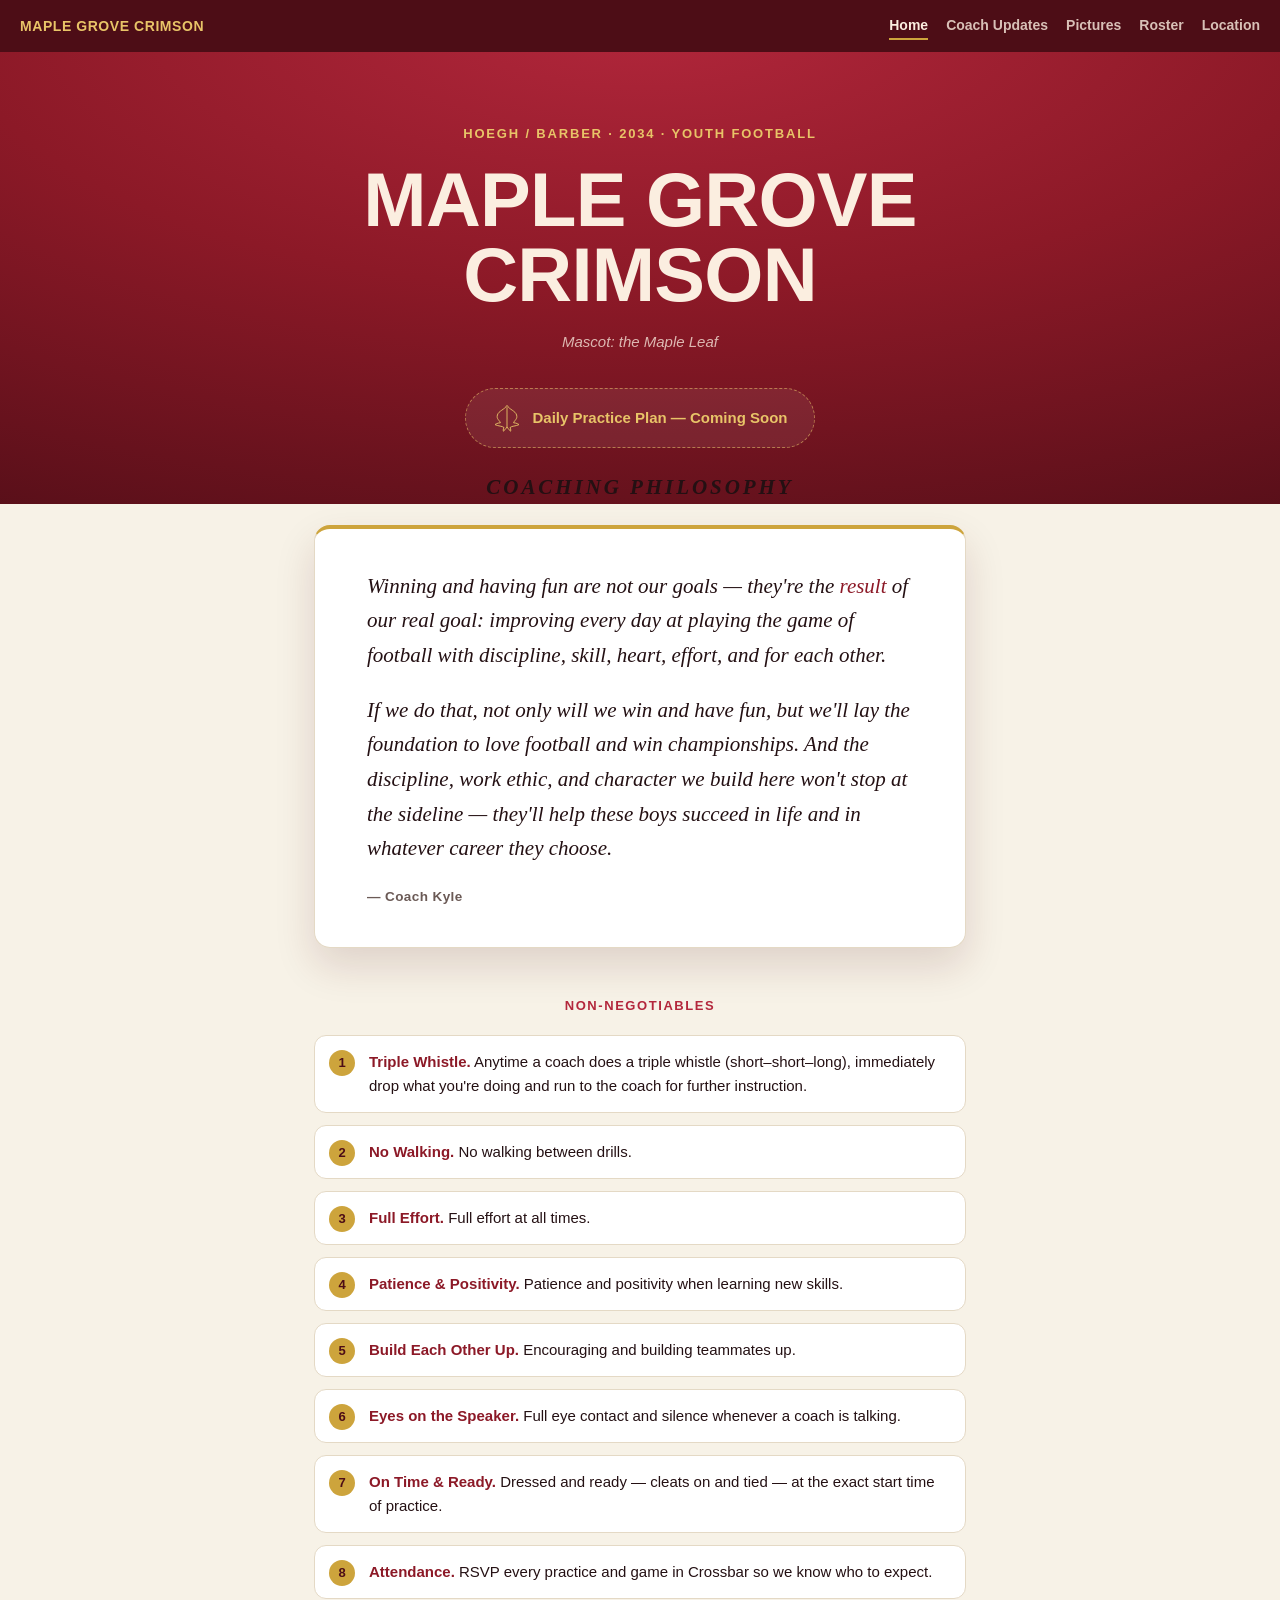
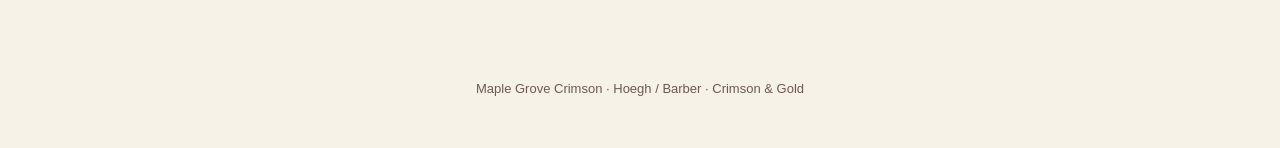
==== commit af66ce2b: "Simplify quote attribution to Coach Kyle; extend philosophy to life/career impact beyond football" ====
--- a/index.html
+++ b/index.html
@@ -54,8 +54,8 @@
     <p class="section-eyebrow">Coaching Philosophy</p>
     <blockquote>
       <p>Winning and having fun are not our goals — they're the <em>result</em> of our real goal: improving every day at playing the game of football with discipline, skill, heart, effort, and for each other.</p>
-      <p>If we do that, not only will we win and have fun, but we'll lay the foundation to love football and win championships.</p>
-      <cite>&mdash; Coach Kyle Hoegh, Head Coach</cite>
+      <p>If we do that, not only will we win and have fun, but we'll lay the foundation to love football and win championships. And the discipline, work ethic, and character we build here won't stop at the sideline — they'll help these boys succeed in life and in whatever career they choose.</p>
+      <cite>&mdash; Coach Kyle</cite>
     </blockquote>
 
     <h2 class="non-neg-heading">Non-Negotiables</h2>
--- a/styles.css
+++ b/styles.css
@@ -402,74 +402,28 @@
   margin: 0 0 20px;
 }
 
-.field-map {
-  max-width: 300px;
+.field-map-photo {
+  position: relative;
+  max-width: 520px;
   margin: 0 auto;
-}
-.field-label {
-  text-align: center;
-  font-size: 12.5px;
-  font-weight: 800;
-  letter-spacing: 0.08em;
-  text-transform: uppercase;
-  color: var(--crimson-bright);
-  margin: 0 0 8px;
-}
-.field-col {
-  display: flex;
-  flex-direction: column;
-  gap: 4px;
-  border: 3px solid var(--crimson-deep);
-  border-radius: 8px;
+  border-radius: 14px;
   overflow: hidden;
-  background: #2e6b3e;
-}
-.field-zone {
-  padding: 16px 10px;
-  text-align: center;
-  color: #eef7ee;
-  font-weight: 700;
-  font-size: 14px;
-  background: #357a46;
-  border-top: 1px solid rgba(255,255,255,0.15);
-}
-.field-zone:first-child { border-top: none; }
-.field-zone.highlight {
-  background: var(--gold);
-  color: var(--crimson-deep);
-  position: relative;
-  font-size: 15px;
-  padding: 18px 10px;
-  display: flex;
-  flex-direction: column;
-  align-items: center;
-  gap: 2px;
-}
-.field-zone.highlight .zone-name { font-size: 17px; font-weight: 900; text-transform: uppercase; }
-.field-zone.highlight .zone-tag { font-size: 11.5px; font-weight: 700; letter-spacing: 0.04em; text-transform: uppercase; }
-.field-zone.highlight::after {
-  content: "";
+  box-shadow: 0 12px 30px rgba(76, 13, 22, 0.18);
+  line-height: 0;
+}
+.field-map-photo img { display: block; width: 100%; height: auto; }
+.field-map-overlay {
   position: absolute;
-  inset: -4px;
-  border: 3px solid var(--crimson-bright);
-  border-radius: 6px;
-  pointer-events: none;
-}
-
-.parking-row {
-  margin-top: 6px;
-  display: flex;
-  align-items: center;
-  justify-content: center;
-  gap: 8px;
-  background: #4a4a4a;
-  color: #f2f2f2;
-  font-size: 13px;
-  font-weight: 700;
-  padding: 10px;
-  border-radius: 8px;
-}
-.arrow-up { color: var(--gold); font-size: 16px; }
+  inset: 0;
+  width: 100%;
+  height: 100%;
+}
+.field-map-overlay ellipse {
+  fill: none;
+  stroke: #ff2d2d;
+  stroke-width: 7;
+  filter: drop-shadow(0 0 3px rgba(0,0,0,0.35));
+}
 
 footer {
   text-align: center;
